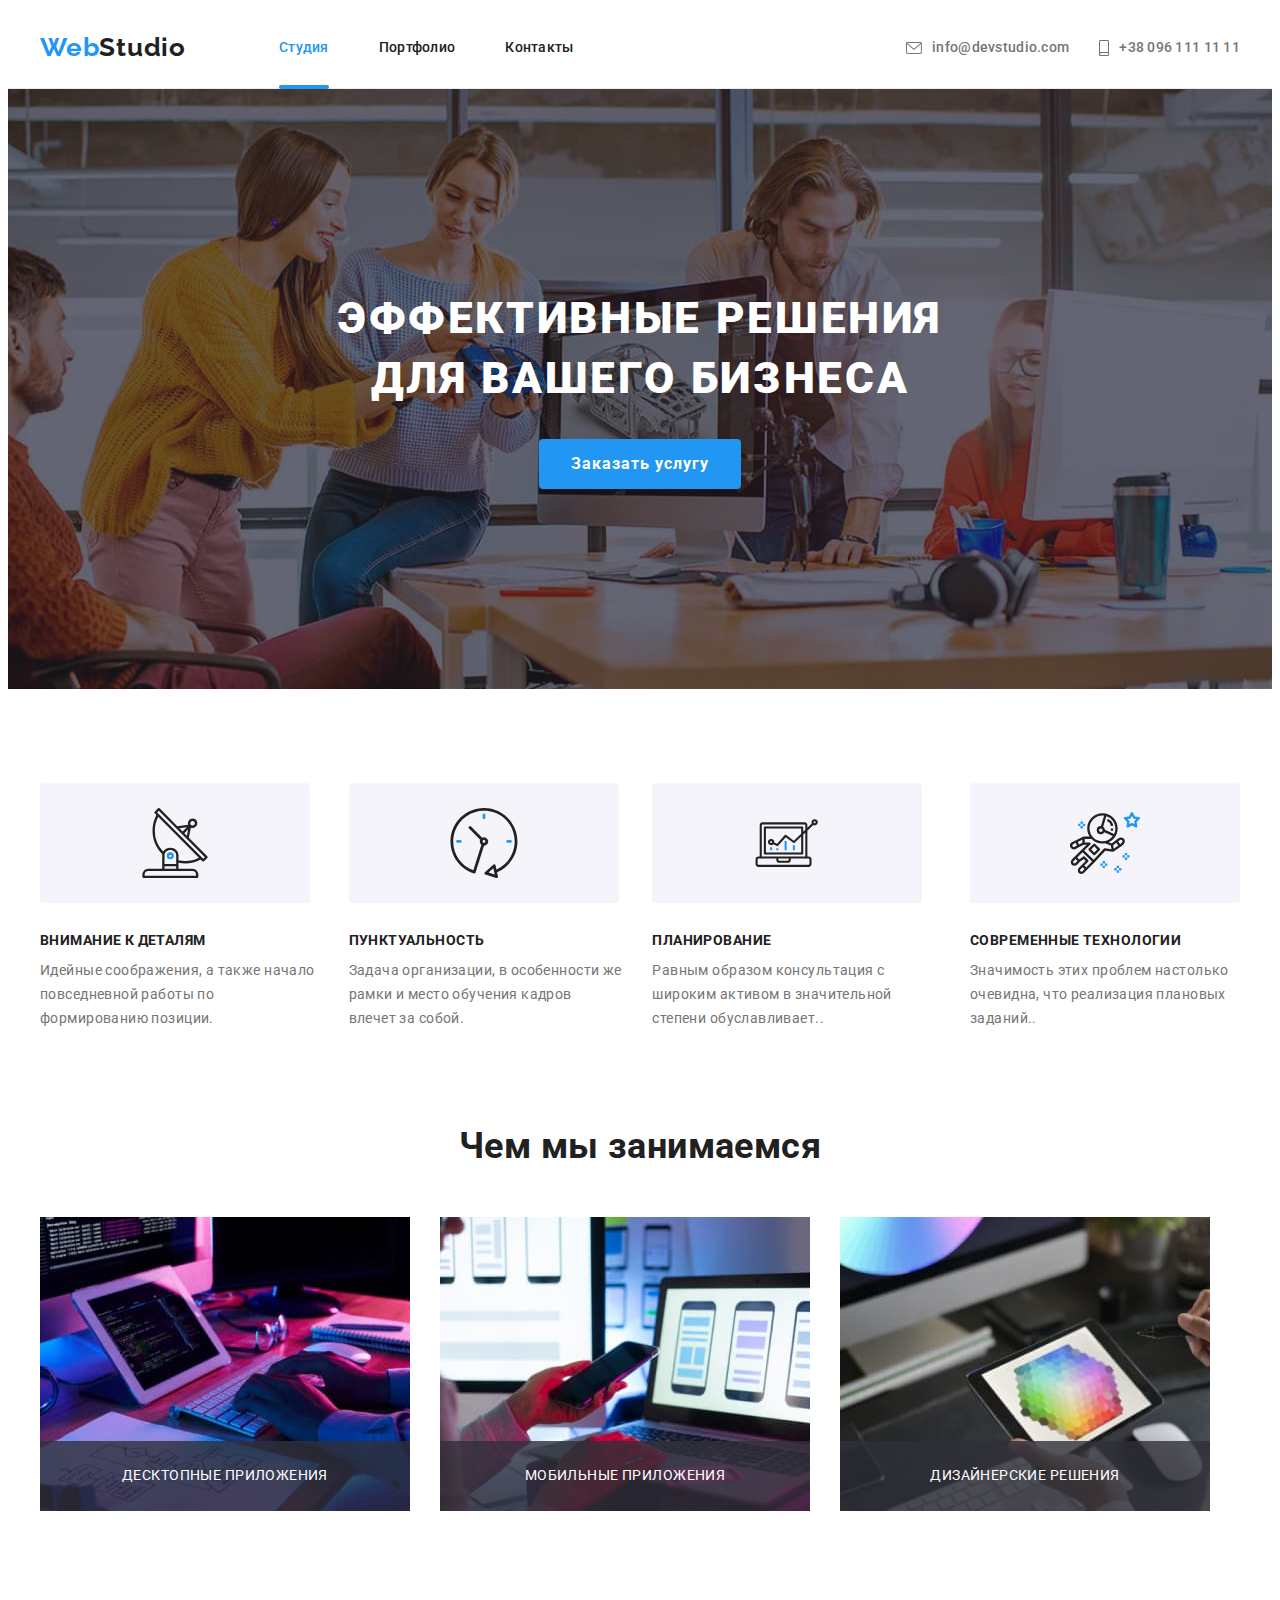
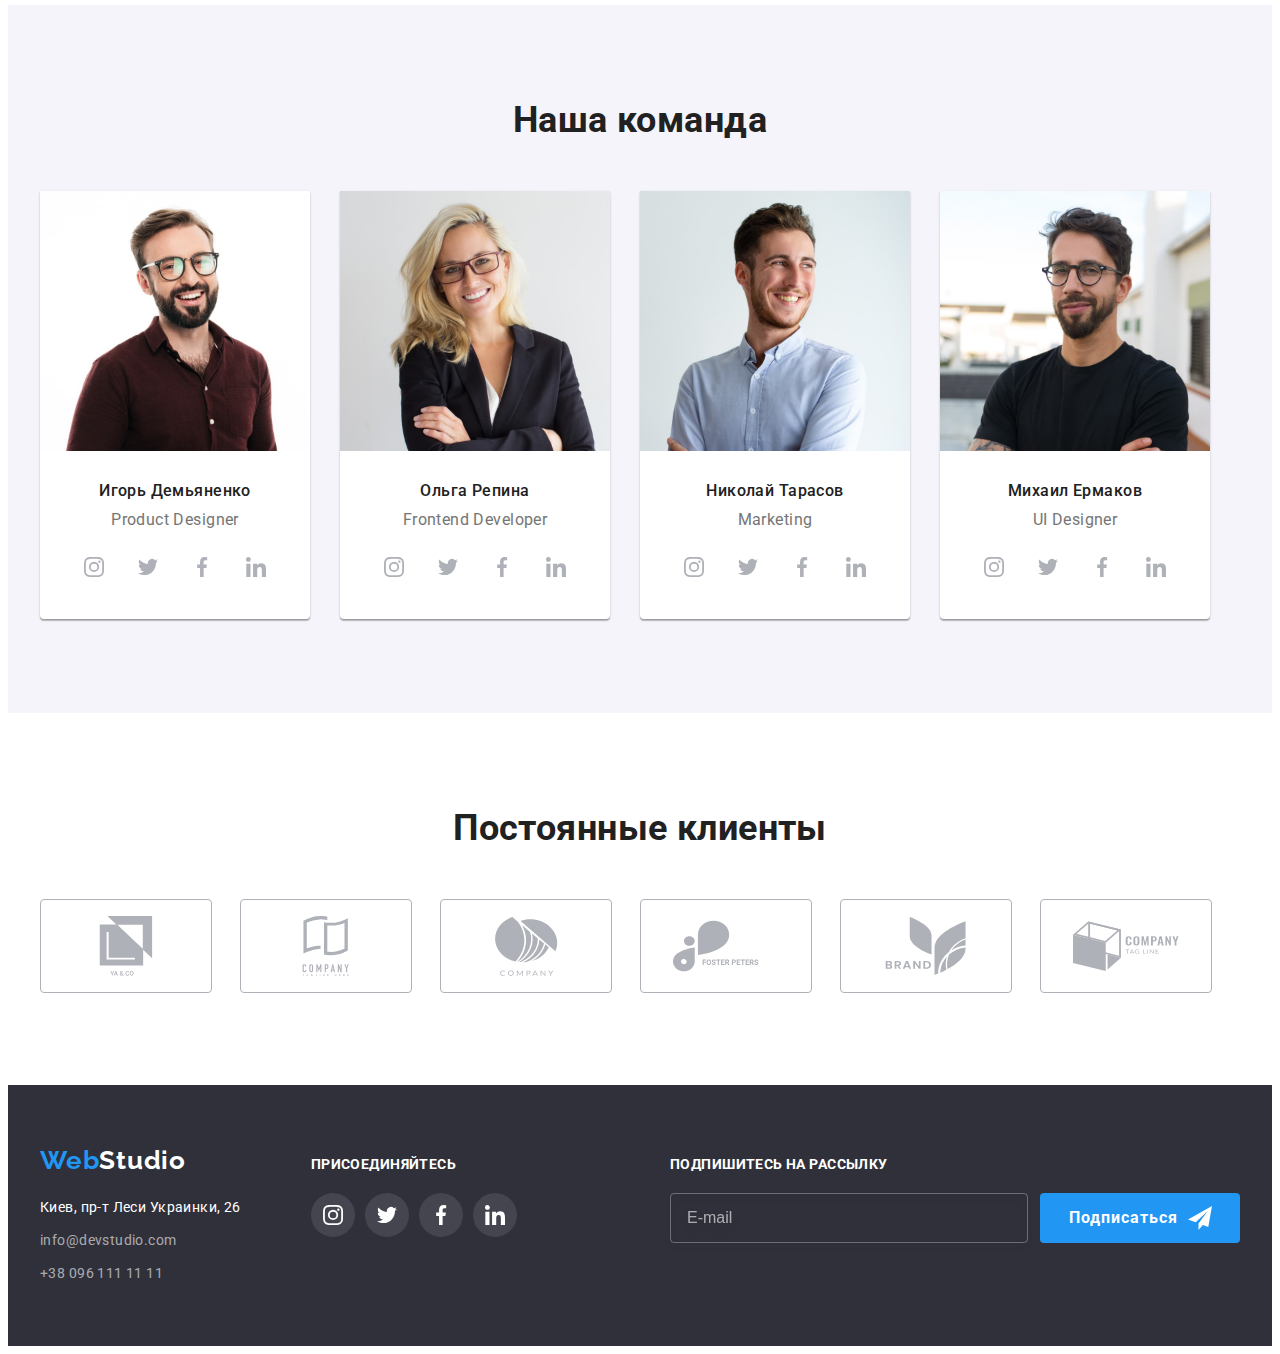
==== index.html @ f3083dfe "додає стартові файли" ====
<!DOCTYPE html>
<html lang="ru">

<head>
    <meta charset="UTF-8">
    <meta http-equiv="X-UA-Compatible" content="IE=edge">
    <meta name="viewport" content="width=device-width, initial-scale=1.0">
    <title>Студия</title>
    <link rel="preconnect" href="https://fonts.googleapis.com">
    <link rel="preconnect" href="https://fonts.gstatic.com" crossorigin>
    <link href="https://fonts.googleapis.com/css2?family=Raleway:wght@700&family=Roboto:wght@400;500;700;900&display=swap" rel="stylesheet">
    <link rel="stylesheet" href="https://cdnjs.cloudflare.com/ajax/libs/modern-normalize/1.1.0/modern-normalize.min.css" integrity="sha512-wpPYUAdjBVSE4KJnH1VR1HeZfpl1ub8YT/NKx4PuQ5NmX2tKuGu6U/JRp5y+Y8XG2tV+wKQpNHVUX03MfMFn9Q==" crossorigin="anonymous" referrerpolicy="no-referrer"
    />
    <link rel="stylesheet" href="./css/styles.css">

</head>

<body>
    <!--Шапка сайта-->
    <header class="page-header">
        <div class="container box ">
            <nav class="header-nav">
                <a href="./index.html" class="logo">
                Web<span class="end">Studio</span>
            </a>
                <ul class="site-nav ">
                    <li class="item"><a href="./index.html" class="link color-effect current">Студия</a> </li>
                    <li class="item"><a href="./portfolio.html" class="link color-effect">Портфолио</a> </li>
                    <li class="item"><a href="./index.html" class="link color-effect">Контакты</a> </li>
                </ul>
            </nav>

            <ul class="contacts ">
                <li class="item">
                    <a class="link color-effect" href="mailto:info@devstudio.com">
                        <svg class="mail" width='16' height='12'>
                               <use href='./images/sprite.svg#envelope'></use>
                            </svg>info@devstudio.com</a>

                </li>

                <li class="item">
                    <a class="link color-effect" href="tel:+380961111111">
                        <svg class="phone" width='10' height='16'>
                               <use href='./images/sprite.svg#smartphone'></use>
                            </svg> +38 096 111 11 11</a>
                </li>
            </ul>
        </div>
    </header>
    <main>
        <!--Герой-->
        <section class="hero ">

            <div class="container">
                <h1 class="hero-title"> Эффективные решения <br/>для вашего бизнеса</h1>
                <button type="button" class="btn" data-modal-open>Заказать услугу </button>
            </div>

        </section>
        <!--Преимущества-->
        <section class="advantage section">
            <div class="container">
                <h2 class="advantage-title  visually-hidden">Преимущества</h2>
                <ul class="advantage list">
                    <li class="item">
                        <div class="tumb">
                            <svg width='70' height='70'>
                            <use href="images/sprite.svg#antenna" ></use>
                     </svg>
                        </div>
                        <h3 class="advantage-subject">Внимание к деталям</h3>
                        <p class="advantage-text">Идейные соображения, а также начало повседневной работы по формированию позиции.</p>

                    </li>
                    <li class="item">
                        <div class="tumb">
                            <svg width='70' height='70'>
                            <use href="images/sprite.svg#clock" ></use>
                     </svg>
                        </div>

                        <h3 class="advantage-subject">Пунктуальность</h3>
                        <p class="advantage-text">Задача организации, в особенности же рамки и место обучения кадров влечет за собой.</p>

                    </li>
                    <li class="item">
                        <div class="tumb">
                            <svg width='70' height='70'>
                             <use href="images/sprite.svg#diagram" ></use>
                     </svg>
                        </div>

                        <h3 class="advantage-subject">Планирование</h3>
                        <p class="advantage-text">Равным образом консультация с широким активом в значительной степени обуславливает..</p>

                    </li>
                    <li class="item">
                        <div class="tumb">
                            <svg width='70' height='70'>
                             <use href="images/sprite.svg#astronaut" ></use>
                     </svg>
                        </div>

                        <h3 class="advantage-subject">Современные технологии</h3>
                        <p class="advantage-text">Значимость этих проблем настолько очевидна, что реализация плановых заданий..</p>

                    </li>
                </ul>
            </div>
        </section>

        <!--Чем мы занимаемся-->
        <section class="works section">
            <div class="container">
                <h2 class="works-title">Чем мы занимаемся</h2>
                <ul class="works list">

                    <li class="item">
                        <img src="./images/tablet.jpg" alt="десктопные приложения" width="370">
                        <div class="work">
                            <p class="work-text">Десктопные приложения </p>
                        </div>
                    </li>

                    <li class="item">
                        <img src="./images/phone.jpg" alt="мобильные приложения" width="370">
                        <div class="work">
                            <p class="work-text">Мобильные приложения</p>
                        </div>
                    </li>

                    <li class="item">
                        <img src="./images/design.jpg" alt="дизайн решения" width="370">
                        <div class="work">
                            <p class="work-text">Дизайнерские решения</p>
                        </div>
                    </li>

                </ul>
            </div>
        </section>
        <!--Наша команда-->
        <section class="team section">
            <div class="container">

                <h2 class="team-title">Наша команда</h2>

                <ul class="member list">

                    <li class="item">
                        <img src="./images/foto1.jpg" class="team-img" alt="портрет" width="270">
                        <div class="team-box">
                            <h3 class="team-name">Игорь Демьяненко</h3>
                            <p class="team-position">Product Designer</p>
                            <ul class="social-links">
                                <Li class="items">
                                    <a class="social-icon" href="#">
                                        <svg class="icon" width='20' height='20'>
                                            <use href='./images/sprite.svg#instagram'></use>
                                        </svg>

                                    </a>
                                </Li>
                                <Li class="items">
                                    <a class="social-icon" href="#">
                                        <svg class="icon" width='20' height='20'>
                                            <use href='./images/sprite.svg#twitter'></use>
                                        </svg>

                                    </a>
                                </Li>
                                <Li class="items">
                                    <a class="social-icon" href="#">
                                        <svg class="icon" width='20' height='20'>
                                            <use href='./images/sprite.svg#facebook'></use>
                                        </svg>

                                    </a>
                                </Li>
                                <Li class="items">
                                    <a class="social-icon" href="#">
                                        <svg class="icon" width='20' height='20'>
                                            <use href='./images/sprite.svg#linkedin'></use>
                                        </svg>

                                    </a>
                                </Li>
                            </ul>

                        </div>
                    </li>

                    <li class="item">
                        <img src="./images/foto2.jpg" class="team-img" alt="портрет" width="270">
                        <div class="team-box">
                            <h3 class="team-name">Ольга Репина</h3>
                            <p class="team-position">Frontend Developer</p>
                            <ul class="social-links">
                                <Li class="items">
                                    <a class="social-icon" href="#">
                                        <svg class="icon" width='20' height='20'>
                                            <use href='./images/sprite.svg#instagram'></use>
                                        </svg>

                                    </a>
                                </Li>
                                <Li class="items">
                                    <a class="social-icon" href="#">
                                        <svg class="icon" width='20' height='20'>
                                            <use href='./images/sprite.svg#twitter'></use>
                                        </svg>

                                    </a>
                                </Li>
                                <Li class="items">
                                    <a class="social-icon" href="#">
                                        <svg class="icon" width='20' height='20'>
                                            <use href='./images/sprite.svg#facebook'></use>
                                        </svg>

                                    </a>
                                </Li>
                                <Li class="items">
                                    <a class="social-icon" href="#">
                                        <svg class="icon" width='20' height='20'>
                                            <use href='./images/sprite.svg#linkedin'></use>
                                        </svg>

                                    </a>
                                </Li>
                            </ul>
                        </div>
                    </li>

                    <li class="item">
                        <img src="./images/foto3.jpg" class="team-img" alt="портрет" width="270">
                        <div class="team-box">
                            <h3 class="team-name">Николай Тарасов</h3>
                            <p class="team-position">Marketing</p>
                            <ul class="social-links">
                                <Li class="items">
                                    <a class="social-icon" href="#">
                                        <svg class="icon" width='20' height='20'>
                                            <use href='./images/sprite.svg#instagram'></use>
                                        </svg>

                                    </a>
                                </Li>
                                <Li class="items">
                                    <a class="social-icon" href="#">
                                        <svg class="icon" width='20' height='20'>
                                            <use href='./images/sprite.svg#twitter'></use>
                                        </svg>

                                    </a>
                                </Li>
                                <Li class="items">
                                    <a class="social-icon" href="#">
                                        <svg class="icon" width='20' height='20'>
                                            <use href='./images/sprite.svg#facebook'></use>
                                        </svg>

                                    </a>
                                </Li>
                                <Li class="items">
                                    <a class="social-icon" href="#">
                                        <svg class="icon" width='20' height='20'>
                                            <use href='./images/sprite.svg#linkedin'></use>
                                        </svg>

                                    </a>
                                </Li>
                            </ul>
                        </div>
                    </li>

                    <li class="item">
                        <img src="./images/foto4.jpg" class="team-img" alt="портрет" width="270">
                        <div class="team-box">
                            <h3 class="team-name">Михаил Ермаков</h3>
                            <p class="team-position">UI Designer</p>
                            <ul class="social-links">
                                <Li class="items">
                                    <a class="social-icon" href="#">
                                        <svg class="icon" width='20' height='20'>
                                            <use href='./images/sprite.svg#instagram'></use>
                                        </svg>

                                    </a>
                                </Li>
                                <Li class="items">
                                    <a class="social-icon" href="#">
                                        <svg class="icon" width='20' height='20'>
                                            <use href='./images/sprite.svg#twitter'></use>
                                        </svg>

                                    </a>
                                </Li>
                                <Li class="items">
                                    <a class="social-icon" href="#">
                                        <svg class="icon" width='20' height='20'>
                                            <use href='./images/sprite.svg#facebook'></use>
                                        </svg>

                                    </a>
                                </Li>
                                <Li class="items">
                                    <a class="social-icon" href="#">
                                        <svg class="icon" width='20' height='20'>
                                            <use href='./images/sprite.svg#linkedin'></use>
                                        </svg>

                                    </a>
                                </Li>
                            </ul>
                        </div>
                    </li>
                </ul>
            </div>
        </section>

        <!-- Постоянные клиенты -->
        <section class="customers section">
            <div class="container">
                <h2 class="customers-title">Постоянные клиенты</h2>
                <ul class="customers-list">
                    <li class="customers-item">
                        <a class="customers-link" href="#">
                            <svg class="customers-icon" width='106' height='60'>
                                <use href='./images/sprite.svg#group1'></use>
                            </svg>
                        </a>
                    </li>
                    <li class="customers-item">
                        <a class="customers-link" href="#">
                            <svg class="customers-icon" width='106' height='60'>
                                <use href='./images/sprite.svg#group2'></use>
                            </svg>
                        </a>
                    </li>
                    <li class="customers-item">
                        <a class="customers-link" href="#">
                            <svg class="customers-icon" width='106' height='60'>
                                <use href='./images/sprite.svg#group3'></use>
                            </svg>
                        </a>
                    </li>
                    <li class="customers-item">
                        <a class="customers-link" href="#">
                            <svg class="customers-icon" width='106' height='60'>
                                <use href='./images/sprite.svg#group4'></use>
                            </svg>
                        </a>
                    </li>
                    <li class="customers-item">
                        <a class="customers-link" href="#">
                            <svg class="customers-icon" width='106' height='60'>
                                <use href='./images/sprite.svg#group5'></use>
                            </svg>
                        </a>
                    </li>
                    <li class="customers-item">
                        <a class="customers-link" href="#">
                            <svg class="customers-icon" width='106' height='60'>
                                <use href='./images/sprite.svg#group6'></use>
                            </svg>
                        </a>
                    </li>

                </ul>
            </div>


        </section>
    </main>
    <!-- Футер -->
    <footer class="footer">
        <div class="container footer-box">
            <div class="address-box">
                <a href="./index.html" class="logo">
                Web<span class="text end">Studio</span>
        </a>
                <address class="address">
          <p class="text"> Киев, пр-т Леси Украинки, 26</p>
          <ul class="address-list list">
            <li class="item"> <a href="mailto:info@devstudio.com" class="link  color-effect">info@devstudio.com</a> </li>
            <li class="item"> <a href="tel:+380961111111" class="link color-effect ">+38 096 111 11 11</a> </li>
            </ul>
                </address>
            </div>
            <div class="social-networks">
                <h2 class="join">присоединяйтесь</h2>
                <ul class="social-links">
                    <Li class="items">
                        <a class="social-icon ftr" href="#">
                            <svg class="icon" width='20' height='20'>
                                            <use href='./images/sprite.svg#instagram'></use>
                                        </svg>

                        </a>
                    </Li>
                    <Li class="items">
                        <a class="social-icon ftr" href="#">
                            <svg class="icon" width='20' height='20'>
                                            <use href='./images/sprite.svg#twitter'></use>
                                        </svg>

                        </a>
                    </Li>
                    <Li class="items">
                        <a class="social-icon ftr" href="#">
                            <svg class="icon" width='20' height='20'>
                                            <use href='./images/sprite.svg#facebook'></use>
                                        </svg>

                        </a>
                    </Li>
                    <Li class="items">
                        <a class="social-icon ftr" href="#">
                            <svg class="icon" width='20' height='20'>
                                            <use href='./images/sprite.svg#linkedin'></use>
                                        </svg>

                        </a>
                    </Li>
                </ul>



            </div>
            <div class="subscription">
                <h2 class="join">Подпишитесь на рассылку</h2>
                <form class="ftr-form" autocomplete="off">
                    <label class="ftr-email" for="email">
                        <input class="input-email" type="email" name="email" placeholder="E-mail">
                    </label>
                    <button class="btn-email" type="submit">
                        <span class="btn-text">Подписаться</span>
                        <svg class="btn-icon" width='24' height='24'>
                                            <use href='./images/icons.svg#iconsend'></use>
                                        </svg>
                    </button>

                </form>


            </div>

        </div>
    </footer>
    <!-- модалка -->
    <div class="backdrop is-hidden" data-modal>
        <div class="modal">

            <button class="modal-close" data-modal-close>
            <svg class="close-icon" width='18' height='18'>
                <use href='./images/sprite2.svg#close' ></use>
            </svg>    
            </button>
            <p class="modal-header">Оставьте свои данные, мы вам перезвоним</p>
            <form class="modal-form" autocomplete="off">
                <label class="form-label">
                    Имя
                    <span class="input-box">
                    <input type="text" name="user name" class="form-input" >
                <svg class="form-icon" width='18' height='18'>
                    <use href='./images/icons.svg#person'></use>
                </svg>
                </span>
            </label>
                <label class="form-label">
                    Телефон
                    <span class="input-box">
                        <input type="tel" name="phone" class="form-input">
                <svg class="form-icon" width='18' height='18'>
                    <use href='./images/icons.svg#phoneblack'></use>
                </svg>
                </span>
            </label>
                <label class="form-label">
                    Почта
                <span class="input-box">
                    <input type="email" name="mail" class="form-input">
                <svg class="form-icon" width='18' height='18'>
                    <use href='./images/icons.svg#email'></use>
                </svg>
                 </span>
            </label>
                <label class="feedback-label">
                   Комментарий
                    <textarea type="feedback" class="feedback-input" placeholder="Введите текст" ></textarea>
                 </label>

                <label class="policy-box">
                     <input class="checkbox" type="checkbox" >
                     <span class="checkbox-icon"></span>
                     <span class="agreement">Соглашаюсь с рассылкой и принимаю&nbsp</span>
                     <a href=""  class="agreement-text">Условия договора</a>
                 </label>
                <button class="submit-btn" type="submit">Отправить</button>
            </form>

        </div>

    </div>
    <script src="./js/modal.js"></script>
</body>

</html>
---- css/styles.css ----
/* цвет основного текста #212121 */
 /* цвет вчторичного текста #757575  */
 /* цвет акцента  #2196F3 */
 /* цвет белого текста #FFFFFF; */
 /* цвет текста контакта  rgba(255, 255, 255, 0.6); */
 /* основной цвет фона и хедера #FFFFFF */
 /* вторичный цвет фона #F5F4FA */
 /* цвет фона футера #2F303A */
 
 :root {
     --primary-text-color: #212121;
     --secondary-text-color: #757575;
     --accent-color: #2196F3;
     --white-color-bgc-text: #FFFFFF;
     --contacts-text-color: rgba(255, 255, 255, 0.6);
     --secondary-bgc-color: #F5F4FA;
     --footer-color: #2F303A;
     --primary-cubic: cubic-bezier(0.4, 0, 0.2, 1)
 }
 
 h1,
 h2,
 h3,
 ul,
 p {
     margin: 0;
 }
 
 body {
     background: var(--white-color-bgc-text);
     color: var(--primary-text-color);
     font-family: Roboto, sans-serif;
     font-size: 14px;
     letter-spacing: 0.03em;
 }
 
 ul {
     list-style: none;
     padding: 0;
 }
 
 img {
     display: block;
     max-width: 100%;
     height: auto;
 }
 
 .container {
     width: 1200px;
     padding-left: 15px;
     padding-right: 15px;
     margin-left: auto;
     margin-right: auto;
 }
 
 .visually-hidden {
     position: absolute;
     width: 1px;
     height: 1px;
     margin: -1px;
     padding: 0;
     overflow: hidden;
     border: 0;
     clip: rect(0 0 0 0)
 }
 
 .section {
     padding-top: 94px;
     padding-bottom: 94px;
 }
 /* Шапка сайта */
 
 .page-header {
     border-bottom: 1px solid #ECECEC;
 }
 
 .logo {
     color: var(--accent-color);
     font-family: Raleway, sans-serif;
     font-weight: 700;
     font-size: 26px;
     line-height: 1.2;
     letter-spacing: 0.03em;
     text-decoration: none;
 }
 
 .logo .end {
     color: var(--primary-text-color);
 }
 
 .page-header .logo {
     padding-top: 24px;
     padding-bottom: 25px;
 }
 /* Навигация сайта */
 
 .box {
     display: flex;
 }
 
 .header-nav {
     display: flex;
 }
 
 .site-nav {
     display: flex;
     margin-left: 93px;
 }
 
 .site-nav .link,
 .contacts .link {
     display: block;
     padding-top: 32px;
     padding-bottom: 32px;
 }
 
 .site-nav>.item:not(:last-child) {
     margin-right: 50px;
 }
 
 .contacts>.item:not(:last-child) {
     margin-right: 30px;
 }
 
 .site-nav .link {
     color: var(--primary-text-color);
     line-height: 1.14;
     letter-spacing: 0.02em;
     text-decoration: none;
     font-weight: 500;
 }
 
 .site-nav .link:hover,
 .site-nav .link:focus {
     color: var(--accent-color);
 }
 
 .site-nav .link.current {
     color: var(--accent-color);
     position: relative;
 }
 
 .current::after {
     content: '';
     position: absolute;
     width: 100%;
     height: 4px;
     left: 0;
     bottom: -1%;
     background-color: currentColor;
     border-radius: 2px;
 }
 /* Контакты сайта */
 
 .contacts {
     display: flex;
     margin-left: auto;
 }
 
 .mail,
 .phone {
     display: inline-block;
     fill: currentColor;
     margin-right: 10px;
 }
 
 .color-effect {
     transition: color 250ms var(--primary-cubic);
 }
 
 .contacts .link {
     color: var(--secondary-text-color);
     font-weight: 500;
     line-height: 1.14;
     letter-spacing: 0.02em;
     text-decoration: none;
     display: flex;
     align-items: center;
 }
 
 .address .link {
     color: var(--contacts-text-color);
     text-decoration: none;
 }
 
 .contacts .link:hover,
 .contacts .link:focus,
 .address .link:hover,
 .address .link:focus {
     color: var(--accent-color);
 }
 /* Герой для index.html*/
 
 .hero,
 .footer {
     background-color: var(--footer-color);
 }
 
 .hero {
     padding-top: 200px;
     padding-bottom: 200px;
     max-width: 1600px;
     margin-left: auto;
     margin-right: auto;
     background-image: linear-gradient( to right, rgba(47, 48, 58, 0.4), rgb(47, 48, 58, 0.4)), url(../images/office.jpg);
     background-position: center;
     background-size: cover;
     background-repeat: no-repeat;
 }
 
 .hero-title {
     color: var(--white-color-bgc-text);
     font-weight: 900;
     font-size: 44px;
     line-height: 1.36;
     text-align: center;
     letter-spacing: 0.06em;
     text-transform: uppercase;
     margin-bottom: 30px;
 }
 
 .hero .btn {
     color: var(--white-color-bgc-text);
     background-color: var(--accent-color);
     font-family: inherit;
     font-weight: 700;
     font-size: 16px;
     line-height: 1.87;
     display: flex;
     align-items: center;
     text-align: center;
     letter-spacing: 0.06em;
     margin-left: auto;
     margin-right: auto;
     box-shadow: 0px 4px 4px rgba(0, 0, 0, 0.15);
     border-radius: 4px;
     padding-top: 10px;
     padding-bottom: 10px;
     padding-left: 32px;
     padding-right: 32px;
     border: 0;
 }
 /* Главные секции сайта */
 /* Преимущества */
 
 .advantage.list,
 .works.list,
 .member.list {
     display: flex;
 }
 
 .tumb {
     display: flex;
     width: 270px;
     height: 120px;
     border: none;
     margin-bottom: 30px;
     background-color: var(--secondary-bgc-color);
     justify-content: center;
     align-items: center;
     border-radius: 4px;
 }
 
 .advantage.list .item {
     display: block;
 }
 
 .advantage.list .item:not(:last-child),
 .works.list .item:not(:last-child),
 .member.list .item:not(:last-child) {
     margin-right: 30px;
 }
 
 .advantage-subject {
     font-size: 14px;
     line-height: 1.14;
     text-transform: uppercase;
     margin-bottom: 10px;
 }
 
 .advantage-text {
     line-height: 1.71;
 }
 
 .advantage-text,
 .team-position,
 .portfolio-text {
     color: var(--secondary-text-color);
 }
 /* Чем мы занимаемся*/
 
 .works {
     padding-top: 0;
 }
 
 .works-title,
 .team-title,
 .customers-title {
     font-size: 36px;
     line-height: 1.17;
     text-align: center;
     margin-bottom: 50px;
 }
 
 .works.list .item {
     position: relative;
 }
 
 .work {
     position: absolute;
     display: flex;
     height: 70px;
     width: 100%;
     left: 0;
     bottom: 0;
     justify-content: center;
     align-items: center;
     background: rgba(47, 48, 58, 0.8);
 }
 
 .work-text {
     font-size: 14px;
     line-height: 1.14;
     text-transform: uppercase;
     color: var(--white-color-bgc-text);
 }
 /* Наша команда */
 
 .team {
     background-color: var(--secondary-bgc-color);
 }
 
 .member.list .item {
     display: block;
     background-color: var(--white-color-bgc-text);
     box-shadow: 0px 1px 3px rgba(0, 0, 0, 0.12), 0px 1px 1px rgba(0, 0, 0, 0.14), 0px 2px 1px rgba(0, 0, 0, 0.2);
     border-radius: 0px 0px 4px 4px;
 }
 
 .team-box {
     padding-top: 30px;
     padding-bottom: 30px;
 }
 
 .team-name {
     font-weight: 500;
     font-size: 16px;
     line-height: 1.2;
     text-align: center;
     margin-bottom: 10px;
 }
 
 .team-position {
     font-size: 16px;
     line-height: 1.2;
     text-align: center;
     margin-bottom: 16px;
 }
 
 .social-links {
     display: flex;
     justify-content: center;
     align-items: center;
 }
 
 .items {
     display: block;
     border: none;
     width: 44px;
     height: 44px;
 }
 
 .items:not(:last-child) {
     margin-right: 10px;
 }
 
 .social-icon {
     display: flex;
     padding: 0;
     width: 100%;
     height: 100%;
     border-radius: 50%;
     justify-content: center;
     align-items: center;
     fill: #AFB1B8;
     background-color: var(--white-color-bgc-text);
     transition: fill 250ms var(--primary-cubic), background-color 250ms var(--primary-cubic);
 }
 
 .social-icon:hover,
 .social-icon:focus {
     background-color: var(--accent-color);
     fill: var(--white-color-bgc-text);
 }
 /* Постоянные клиенты */
 
 .customers-list {
     display: flex;
     border: none;
 }
 
 .customers-item {
     display: block;
     width: 170px;
     height: 92px;
 }
 
 .customers-item:not(:last-child) {
     margin-right: 30px;
 }
 
 .customers-link {
     width: 100%;
     height: 100%;
     display: flex;
     justify-content: center;
     align-items: center;
     border: 1px solid #AFB1B8;
     border-radius: 4px;
     fill: #AFB1B8;
     transition: fill 250ms var(--primary-cubic), border 250ms var(--primary-cubic);
 }
 
 .customers-link:hover,
 .customers-link:focus {
     fill: var(--accent-color);
     border-color: var(--accent-color);
 }
 /* портфолио */
 
 .portfolio.list {
     display: flex;
     padding-left: 0;
     justify-content: center;
     margin-bottom: 50px;
 }
 
 .portfolio.list .item {
     border-radius: 4px;
 }
 
 .portfolio.list .item:not(:last-child) {
     margin-right: 8px;
 }
 
 .flex-box {
     display: flex;
     padding-left: 0;
     flex-wrap: wrap;
     margin-left: -30px;
     margin-top: -30px;
 }
 
 .flex-box>.item {
     flex-basis: calc(100% / 3 - 30px);
     margin-left: 30px;
     margin-top: 30px;
     border: 1px solid #EEEEEE;
 }
 
 .portfolio-box {
     padding-top: 20px;
     padding-bottom: 20px;
     padding-left: 24px;
     padding-right: 24px;
 }
 
 .portfolio-link {
     display: block;
     color: var(--primary-text-color);
     text-decoration: none;
     border: 1px solid #EEEEEE;
 }
 
 .portfolio-link:hover,
 .portfolio-link:focus {
     box-shadow: 0px 1px 1px rgba(0, 0, 0, 0.12), 0px 4px 4px rgba(0, 0, 0, 0.06), 1px 4px 6px rgba(0, 0, 0, 0.16);
 }
 
 .card {
     position: relative;
     overflow: hidden;
 }
 
 .card-overlay {
     position: absolute;
     width: 100%;
     height: 100%;
     padding: 63px 24px;
     left: 0;
     top: 0;
     text-align: left;
     background: rgba(33, 150, 243, 0.9);
     overflow: hidden;
     transform: translatey(100%);
     transition: transform 250ms var(--primary-cubic);
 }
 
 .portfolio-link:hover .card-overlay,
 .portfolio-link:focus .card-overlay {
     transform: translatey(0);
 }
 
 .description {
     font-size: 18px;
     line-height: 1.56;
     color: var(--white-color-bgc-text);
 }
 
 .portfolio-subject {
     font-size: 18px;
     line-height: 2;
     letter-spacing: 0.06em;
     margin-bottom: 4px;
 }
 
 .portfolio-text {
     font-size: 16px;
     line-height: 1.88;
 }
 /* Футер */
 
 .footer {
     padding-top: 60px;
     padding-bottom: 60px;
 }
 
 .footer-box {
     display: flex;
     align-items: baseline;
 }
 
 .address-box {
     display: block;
     margin-right: 70px;
 }
 
 .footer .logo {
     display: block;
     margin-bottom: 20px;
 }
 
 .text.end {
     color: var(--white-color-bgc-text);
 }
 
 .address {
     color: var(--white-color-bgc-text);
     font-style: normal;
     line-height: 1.71;
 }
 
 .address .text {
     margin-bottom: 9px;
 }
 
 .address .list {
     padding: 0;
 }
 
 .address-list>.item:not(:last-child) {
     margin-bottom: 9px;
 }
 
 .join {
     font-size: 14px;
     line-height: 1.14;
     text-transform: uppercase;
     margin-bottom: 20px;
     color: var(--white-color-bgc-text);
 }
 
 .ftr {
     fill: var(--white-color-bgc-text);
     background-color: rgba(255, 255, 255, 0.1);
 }
 
 .subscription {
     margin-left: auto;
 }
 
 .ftr-form {
     display: flex;
     padding: 0;
     margin: 0;
 }
 
 .ftr-email {
     width: 358px;
     height: 50px;
     margin-right: 12px;
     border: none;
     padding: 0;
 }
 
 .input-email {
     height: 100%;
     width: 100%;
     padding: 15px 16px;
     background-color: inherit;
     font-size: 16px;
     line-height: 1.25;
     color: rgba(255, 255, 255, 0.6);
     border: 1px solid rgba(255, 255, 255, 0.3);
     box-sizing: border-box;
     filter: drop-shadow(0px 4px 4px rgba(0, 0, 0, 0.15));
     border-radius: 4px;
 }
 
 .input-email::placeholder {
     color: rgba(255, 255, 255, 0.6);
 }
 
 .btn-email {
     display: flex;
     padding: 0;
     padding-left: 29px;
     margin: 0;
     border: none;
     width: 200px;
     cursor: pointer;
     font-family: inherit;
     border-radius: 4px;
     background-color: var(--accent-color);
     color: var(--white-color-bgc-text);
     fill: var(--white-color-bgc-text);
     align-items: center;
     /* }
 
 .btn-text { */
     font-weight: 700;
     font-size: 16px;
     line-height: 1.87;
     letter-spacing: 0.06em;
 }
 
 .btn-icon {
     margin-left: 10px;
     fill: inherit
 }
 /* Кнопки */
 
 .btn {
     background-color: var(--secondary-bgc-color);
     color: var(--primary-text-color);
     cursor: pointer;
     font-family: inherit;
     font-weight: 500;
     font-size: 16px;
     line-height: 1.62;
     text-align: center;
     letter-spacing: 0.03em;
     padding-top: 6px;
     padding-bottom: 6px;
     padding-left: 22px;
     padding-right: 22px;
     border: 0;
     border-radius: 4px;
     box-shadow: none;
     transition: background-color 250ms var(--primary-cubic), color 250ms var(--primary-cubic), box-shadow 250ms var(--primary-cubic);
 }
 
 .btn:hover,
 .btn:focus {
     background-color: var(--accent-color);
     color: var(--white-color-bgc-text);
     box-shadow: 0px 3px 1px rgba(0, 0, 0, 0.1), 0px 1px 2px rgba(0, 0, 0, 0.08), 0px 2px 2px rgba(0, 0, 0, 0.12);
 }
 /* модалка */
 
 .backdrop {
     position: fixed;
     top: 0;
     left: 0;
     width: 100%;
     height: 100%;
     background-color: rgba(0, 0, 0, 0.2);
     opacity: 1;
     transition: opacity 250ms var(--primary-cubic);
 }
 
 .backdrop.is-hidden {
     opacity: 0;
     pointer-events: none;
 }
 
 .backdrop.is-hidden .modal {
     transform: translate(-50%, -50%) scale(0.8);
 }
 
 .modal {
     position: absolute;
     width: 528px;
     height: 581px;
     padding: 40px;
     margin: 0;
     border: none;
     top: 50%;
     left: 50%;
     background-color: var(--white-color-bgc-text);
     transform: translate(-50%, -50%) scale(1);
     box-shadow: 0px 1px 3px rgba(0, 0, 0, 0.12), 0px 1px 1px rgba(0, 0, 0, 0.14), 0px 2px 1px rgba(0, 0, 0, 0.2);
     border-radius: 4px;
     transition: transform 250ms var(--primary-cubic);
 }
 
 .modal-close {
     position: absolute;
     display: flex;
     padding: 0;
     margin: 0;
     width: 30px;
     height: 30px;
     top: 8px;
     right: 8px;
     justify-content: center;
     align-items: center;
     border-radius: 50%;
     border: 1px solid rgba(0, 0, 0, 0.1);
     fill: rgba(0, 0, 0, 1);
     background-color: var(--white-color-bgc-text);
     cursor: pointer;
     transition: fill 250ms var(--primary-cubic);
 }
 
 .modal-close:hover,
 .modal-close:focus {
     fill: var(--accent-color);
 }
 /* форма модального окна */
 
 .modal-header {
     text-align: center;
     font-weight: 700;
     font-size: 20px;
     line-height: 1.15;
     margin-bottom: 12px;
 }
 
 .form-label,
 .feedback-label {
     display: block;
     font-size: 12px;
     line-height: 1.17;
     letter-spacing: 0.01em;
     color: var(--secondary-text-color);
     margin-bottom: 20px;
 }
 
 .form-label {
     margin-bottom: 10px;
 }
 
 .input-box {
     position: relative;
     display: block;
     margin-top: 4px;
 }
 
 .form-input,
 .feedback-input {
     width: 100%;
     height: 40px;
     text-indent: 42px;
     border: 1px solid rgba(33, 33, 33, 0.2);
     box-sizing: border-box;
     border-radius: 4px;
     color: inherit;
     transition: color 250ms var(--primary-cubic);
 }
 
 .feedback-input {
     display: block;
     height: 120px;
     padding: 12px 16px;
     margin-top: 4px;
     font-family: inherit;
     resize: none;
     font-size: 14px;
     line-height: 1.14;
     text-indent: 0;
     letter-spacing: 0.01em;
 }
 
 .feedback-input::placeholder {
     font-family: Roboto, sans-serif;
     font-style: normal;
     font-weight: normal;
     font-size: 14px;
     line-height: 1.14;
     letter-spacing: 0.01em;
     color: rgba(117, 117, 117, 0.5);
 }
 
 .form-icon {
     position: absolute;
     top: 50%;
     left: 12px;
     transform: translateY(-50%);
     fill: var(--primary-text-color);
     transition: fill 250ms var(--primary-cubic);
 }
 
 .form-input:focus,
 .feedback-input:focus {
     border: 1px solid var(--accent-color);
 }
 
 .form-input:focus+.form-icon,
 .form-input:hover+.form-icon {
     fill: var(--accent-color);
 }
 
 .policy-box {
     display: flex;
     justify-content: center;
     align-items: center;
     font-size: 14px;
     line-height: 1.71;
     color: var(--secondary-text-color);
 }
 
 .checkbox {
     position: absolute;
     width: 1px;
     height: 1px;
     margin: -1px;
     padding: 0;
     overflow: hidden;
     border: 0;
     clip: rect(0 0 0 0)
 }
 
 .checkbox-icon {
     width: 16px;
     height: 15px;
     border: 2px solid var(--primary-text-color);
     border-radius: 4px;
     box-shadow: 0px 4px 4px rgba(0, 0, 0, 0.25);
     background-image: var(--white-color-bgc-text);
     transition: background-image 250ms var(--primary-cubic), border 250ms var(--primary-cubic), ;
 }
 
 .checkbox:checked+.checkbox-icon {
     background-image: url(../images/iconcheck.svg);
     background-size: contain;
     background-origin: border-box;
     border: 2px solid var(--accent-color);
 }
 
 .checkbox:focus+.checkbox-icon {
     /* background-image: url(../images/iconcheck.svg);
     background-size: contain;
     background-origin: border-box; */
     border: 2px solid var(--accent-color);
 }
 
 .agreement {
     margin-left: 7px;
 }
 
 .agreement-text {
     text-decoration-line: underline;
     color: var(--accent-color);
 }
 
 .submit-btn {
     display: flex;
     width: 200px;
     height: 50px;
     margin-top: 30px;
     margin-left: auto;
     margin-right: auto;
     cursor: pointer;
     border: none;
     justify-content: center;
     align-items: center;
     background-color: var(--accent-color);
     color: var(--white-color-bgc-text);
     font-weight: 700;
     font-size: 16px;
     line-height: 1.87;
     letter-spacing: 0.06em;
     box-shadow: 0px 4px 4px rgba(0, 0, 0, 0.15);
     border-radius: 4px;
     transition: background-color 250ms var(--primary-cubic);
 }
 
 .submit-btn:hover,
 .submit-btn:focus {
     background-color: #188CE8;
 }
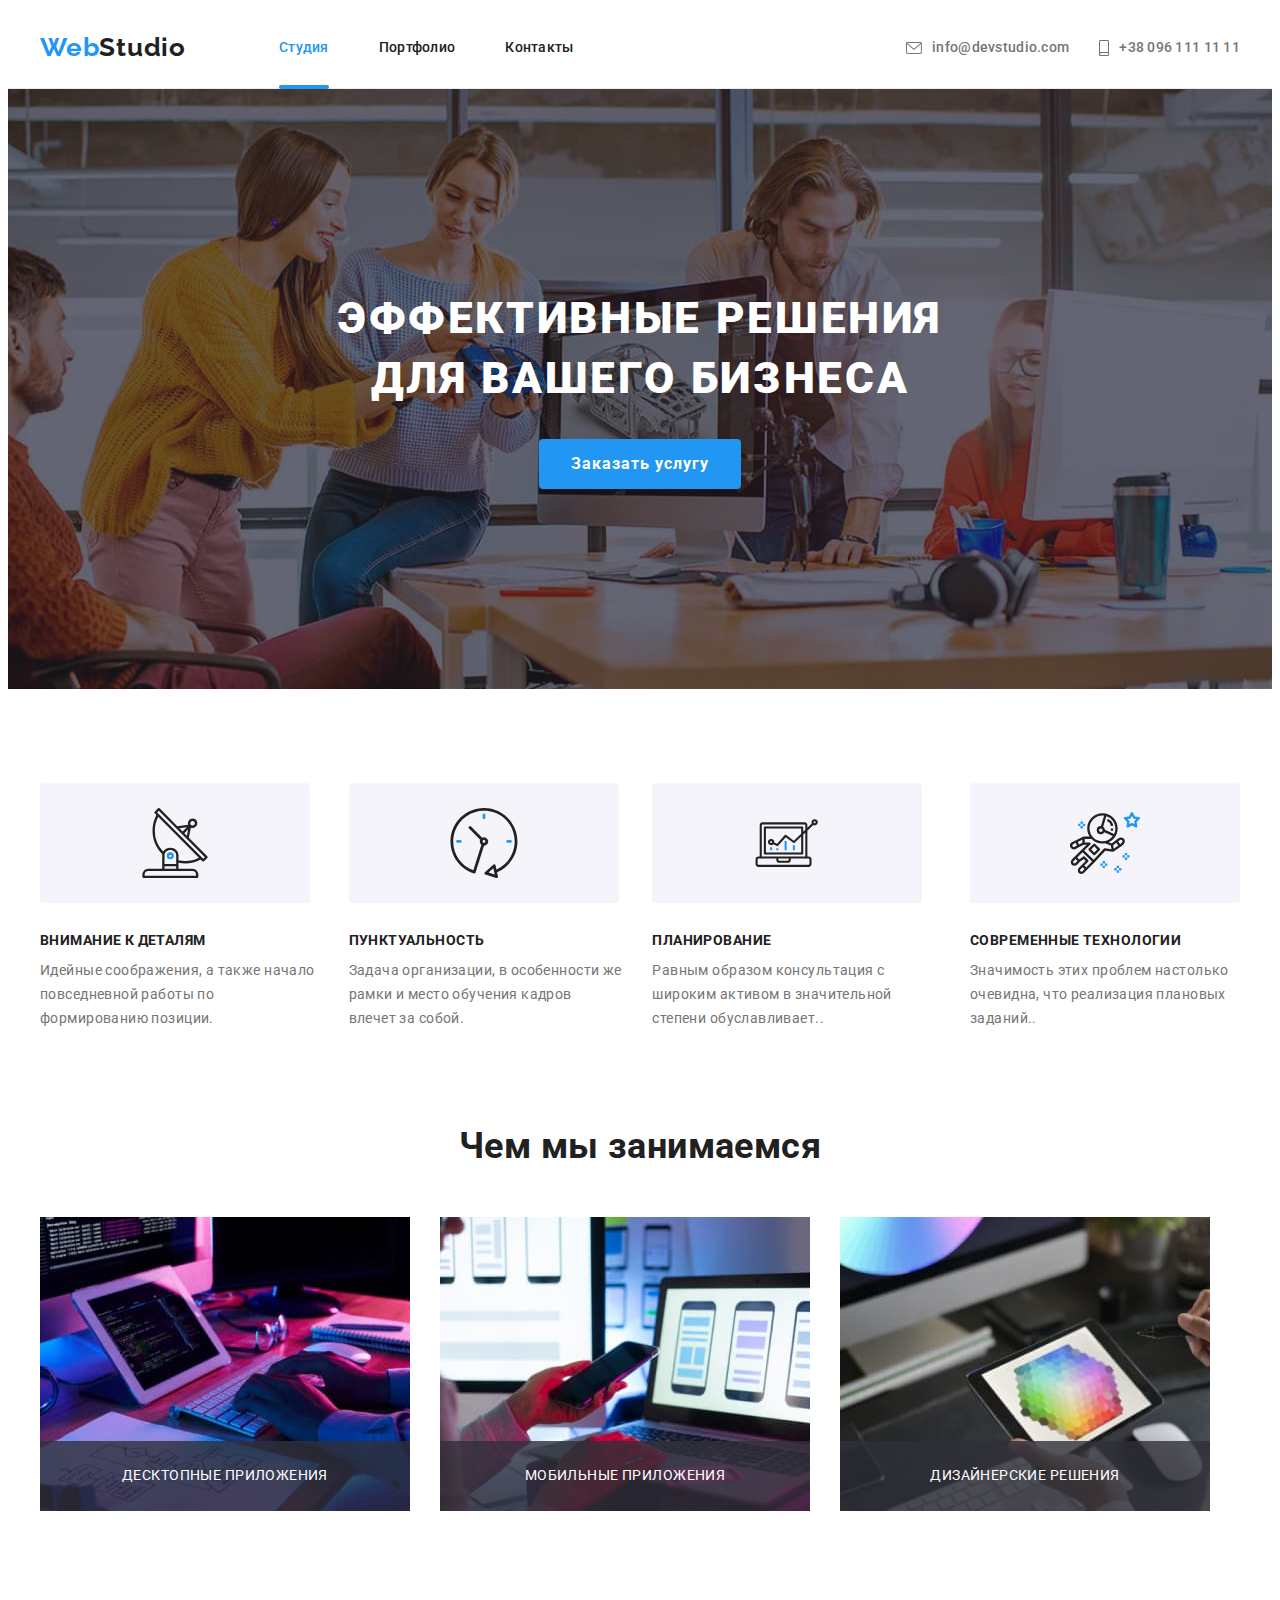
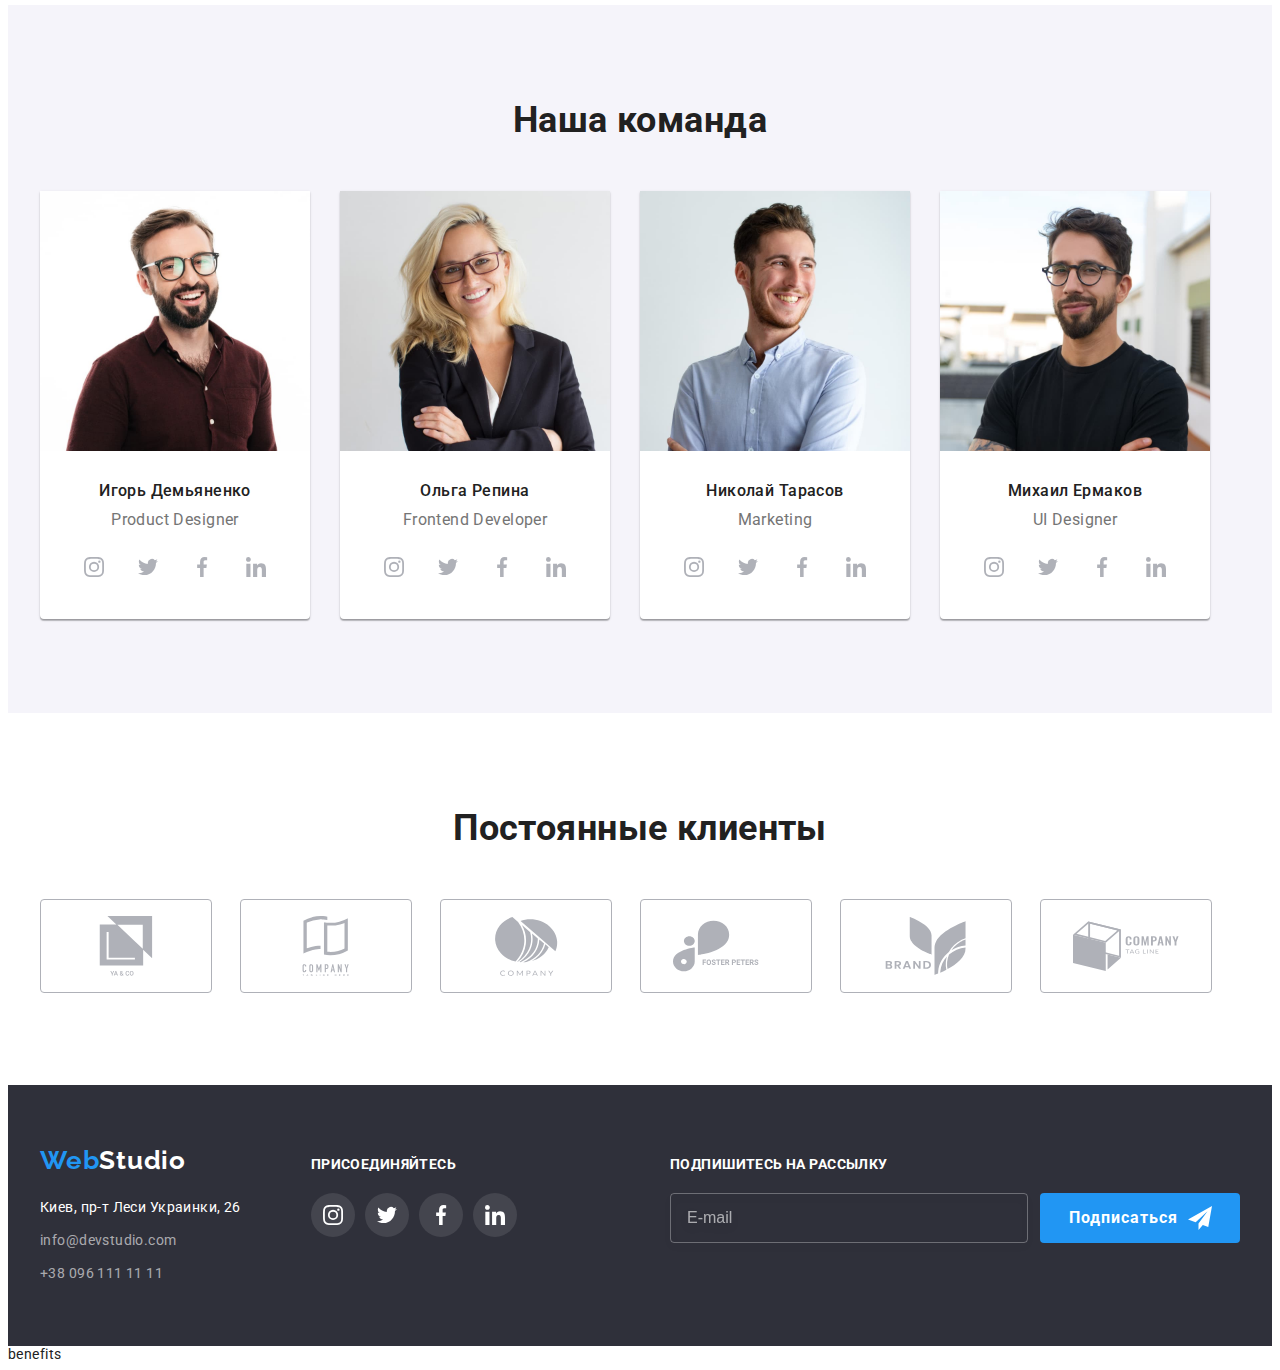
==== commit 69101b48: "старт" ====
--- a/index.html
+++ b/index.html
@@ -18,30 +18,33 @@
 <body>
     <!--Шапка сайта-->
     <header class="page-header">
-        <div class="container box ">
-            <nav class="header-nav">
-                <a href="./index.html" class="logo">
-                Web<span class="end">Studio</span>
+        <div class=" page-header__box  container">
+            <nav class="page-header__nav">
+                <a href="./index.html" class="logo page-header__logo">
+                Web<span class="logo__end">Studio</span>
             </a>
                 <ul class="site-nav ">
-                    <li class="item"><a href="./index.html" class="link color-effect current">Студия</a> </li>
-                    <li class="item"><a href="./portfolio.html" class="link color-effect">Портфолио</a> </li>
-                    <li class="item"><a href="./index.html" class="link color-effect">Контакты</a> </li>
+                    <li class="site-nav__item">
+                        <a href="./index.html" class="site-nav__link   site-nav__link--current  color-effect">Студия</a> </li>
+                    <li class="site-nav__item">
+                        <a href="./portfolio.html" class="site-nav__link  color-effect">Портфолио</a> </li>
+                    <li class="site-nav__item">
+                        <a href="./index.html" class="site-nav__link  color-effect">Контакты</a> </li>
                 </ul>
             </nav>
 
             <ul class="contacts ">
-                <li class="item">
-                    <a class="link color-effect" href="mailto:info@devstudio.com">
-                        <svg class="mail" width='16' height='12'>
+                <li class="contacts__item">
+                    <a class="contacts__link color-effect" href="mailto:info@devstudio.com">
+                        <svg class="contacts__icon " width='16' height='12'>
                                <use href='./images/sprite.svg#envelope'></use>
                             </svg>info@devstudio.com</a>
 
                 </li>
 
-                <li class="item">
-                    <a class="link color-effect" href="tel:+380961111111">
-                        <svg class="phone" width='10' height='16'>
+                <li class="contacts__item">
+                    <a class="contacts__link  color-effect" href="tel:+380961111111">
+                        <svg class="contacts__icon " width='10' height='16'>
                                <use href='./images/sprite.svg#smartphone'></use>
                             </svg> +38 096 111 11 11</a>
                 </li>
@@ -53,57 +56,57 @@
         <section class="hero ">
 
             <div class="container">
-                <h1 class="hero-title"> Эффективные решения <br/>для вашего бизнеса</h1>
-                <button type="button" class="btn" data-modal-open>Заказать услугу </button>
+                <h1 class="hero__title"> Эффективные решения <br/>для вашего бизнеса</h1>
+                <button type="button" class="hero__btn" data-modal-open>Заказать услугу </button>
             </div>
 
         </section>
         <!--Преимущества-->
-        <section class="advantage section">
+        <section class="benefits  section">
             <div class="container">
-                <h2 class="advantage-title  visually-hidden">Преимущества</h2>
-                <ul class="advantage list">
-                    <li class="item">
-                        <div class="tumb">
+                <h2 class="benefits__title   visually-hidden">Преимущества</h2>
+                <ul class="benefits__list ">
+                    <li class="benefits__item ">
+                        <div class="benefits__icon ">
                             <svg width='70' height='70'>
                             <use href="images/sprite.svg#antenna" ></use>
                      </svg>
                         </div>
-                        <h3 class="advantage-subject">Внимание к деталям</h3>
-                        <p class="advantage-text">Идейные соображения, а также начало повседневной работы по формированию позиции.</p>
-
-                    </li>
-                    <li class="item">
-                        <div class="tumb">
+                        <h3 class="benefits__subject ">Внимание к деталям</h3>
+                        <p class="benefits__text ">Идейные соображения, а также начало повседневной работы по формированию позиции.</p>
+
+                    </li>
+                    <li class="benefits__item ">
+                        <div class="benefits__icon ">
                             <svg width='70' height='70'>
                             <use href="images/sprite.svg#clock" ></use>
                      </svg>
                         </div>
 
-                        <h3 class="advantage-subject">Пунктуальность</h3>
-                        <p class="advantage-text">Задача организации, в особенности же рамки и место обучения кадров влечет за собой.</p>
-
-                    </li>
-                    <li class="item">
-                        <div class="tumb">
+                        <h3 class="benefits__subject ">Пунктуальность</h3>
+                        <p class="benefits__text ">Задача организации, в особенности же рамки и место обучения кадров влечет за собой.</p>
+
+                    </li>
+                    <li class="benefits__item ">
+                        <div class="benefits__icon ">
                             <svg width='70' height='70'>
                              <use href="images/sprite.svg#diagram" ></use>
                      </svg>
                         </div>
 
-                        <h3 class="advantage-subject">Планирование</h3>
-                        <p class="advantage-text">Равным образом консультация с широким активом в значительной степени обуславливает..</p>
-
-                    </li>
-                    <li class="item">
-                        <div class="tumb">
+                        <h3 class="benefits__subject ">Планирование</h3>
+                        <p class="benefits__text ">Равным образом консультация с широким активом в значительной степени обуславливает..</p>
+
+                    </li>
+                    <li class="benefits__item ">
+                        <div class="benefits__icon ">
                             <svg width='70' height='70'>
                              <use href="images/sprite.svg#astronaut" ></use>
                      </svg>
                         </div>
 
-                        <h3 class="advantage-subject">Современные технологии</h3>
-                        <p class="advantage-text">Значимость этих проблем настолько очевидна, что реализация плановых заданий..</p>
+                        <h3 class="benefits__subject ">Современные технологии</h3>
+                        <p class="benefits__text ">Значимость этих проблем настолько очевидна, что реализация плановых заданий..</p>
 
                     </li>
                 </ul>
@@ -111,29 +114,29 @@
         </section>
 
         <!--Чем мы занимаемся-->
-        <section class="works section">
+        <section class="activities  section">
             <div class="container">
-                <h2 class="works-title">Чем мы занимаемся</h2>
-                <ul class="works list">
-
-                    <li class="item">
+                <h2 class="activities__title ">Чем мы занимаемся</h2>
+                <ul class="activities__list ">
+
+                    <li class="activities__item ">
                         <img src="./images/tablet.jpg" alt="десктопные приложения" width="370">
-                        <div class="work">
-                            <p class="work-text">Десктопные приложения </p>
-                        </div>
-                    </li>
-
-                    <li class="item">
+                        <div class="activities__name ">
+                            <p class="activities__text ">Десктопные приложения </p>
+                        </div>
+                    </li>
+
+                    <li class="activities__item ">
                         <img src="./images/phone.jpg" alt="мобильные приложения" width="370">
-                        <div class="work">
-                            <p class="work-text">Мобильные приложения</p>
-                        </div>
-                    </li>
-
-                    <li class="item">
+                        <div class="activities__name ">
+                            <p class="activities__text ">Мобильные приложения</p>
+                        </div>
+                    </li>
+
+                    <li class="activities__item ">
                         <img src="./images/design.jpg" alt="дизайн решения" width="370">
-                        <div class="work">
-                            <p class="work-text">Дизайнерские решения</p>
+                        <div class="activities__name ">
+                            <p class="activities__text ">Дизайнерские решения</p>
                         </div>
                     </li>
 
@@ -141,46 +144,46 @@
             </div>
         </section>
         <!--Наша команда-->
-        <section class="team section">
+        <section class="team-member section">
             <div class="container">
 
-                <h2 class="team-title">Наша команда</h2>
-
-                <ul class="member list">
-
-                    <li class="item">
-                        <img src="./images/foto1.jpg" class="team-img" alt="портрет" width="270">
-                        <div class="team-box">
-                            <h3 class="team-name">Игорь Демьяненко</h3>
-                            <p class="team-position">Product Designer</p>
-                            <ul class="social-links">
-                                <Li class="items">
-                                    <a class="social-icon" href="#">
-                                        <svg class="icon" width='20' height='20'>
+                <h2 class="team-member__title">Наша команда</h2>
+
+                <ul class="team-member__list ">
+
+                    <li class="team-member__item">
+                        <img src="./images/foto1.jpg" class="team-member__img" alt="портрет" width="270">
+                        <div class="team-member__box">
+                            <h3 class="team-member__name">Игорь Демьяненко</h3>
+                            <p class="team-member__position">Product Designer</p>
+                            <ul class="socials">
+                                <Li class="socials__items">
+                                    <a class="socials__link" href="#">
+                                        <svg width='20' height='20'>
                                             <use href='./images/sprite.svg#instagram'></use>
                                         </svg>
 
                                     </a>
                                 </Li>
-                                <Li class="items">
-                                    <a class="social-icon" href="#">
-                                        <svg class="icon" width='20' height='20'>
+                                <Li class="socials__items">
+                                    <a class="socials__link" href="#">
+                                        <svg width='20' height='20'>
                                             <use href='./images/sprite.svg#twitter'></use>
                                         </svg>
 
                                     </a>
                                 </Li>
-                                <Li class="items">
-                                    <a class="social-icon" href="#">
-                                        <svg class="icon" width='20' height='20'>
+                                <Li class="socials__items">
+                                    <a class="socials__link" href="#">
+                                        <svg width='20' height='20'>
                                             <use href='./images/sprite.svg#facebook'></use>
                                         </svg>
 
                                     </a>
                                 </Li>
-                                <Li class="items">
-                                    <a class="social-icon" href="#">
-                                        <svg class="icon" width='20' height='20'>
+                                <Li class="socials__items">
+                                    <a class="socials__link" href="#">
+                                        <svg width='20' height='20'>
                                             <use href='./images/sprite.svg#linkedin'></use>
                                         </svg>
 
@@ -191,39 +194,39 @@
                         </div>
                     </li>
 
-                    <li class="item">
-                        <img src="./images/foto2.jpg" class="team-img" alt="портрет" width="270">
-                        <div class="team-box">
-                            <h3 class="team-name">Ольга Репина</h3>
-                            <p class="team-position">Frontend Developer</p>
-                            <ul class="social-links">
-                                <Li class="items">
-                                    <a class="social-icon" href="#">
-                                        <svg class="icon" width='20' height='20'>
+                    <li class="team-member__item">
+                        <img src="./images/foto2.jpg" class="team-member__img" alt="портрет" width="270">
+                        <div class="team-member__box">
+                            <h3 class="team-member__name">Ольга Репина</h3>
+                            <p class="team-member__position">Frontend Developer</p>
+                            <ul class="socials">
+                                <Li class="socials__items">
+                                    <a class="socials__link" href="#">
+                                        <svg width='20' height='20'>
                                             <use href='./images/sprite.svg#instagram'></use>
                                         </svg>
 
                                     </a>
                                 </Li>
-                                <Li class="items">
-                                    <a class="social-icon" href="#">
-                                        <svg class="icon" width='20' height='20'>
+                                <Li class="socials__items">
+                                    <a class="socials__link" href="#">
+                                        <svg width='20' height='20'>
                                             <use href='./images/sprite.svg#twitter'></use>
                                         </svg>
 
                                     </a>
                                 </Li>
-                                <Li class="items">
-                                    <a class="social-icon" href="#">
-                                        <svg class="icon" width='20' height='20'>
+                                <Li class="socials__items">
+                                    <a class="socials__link" href="#">
+                                        <svg width='20' height='20'>
                                             <use href='./images/sprite.svg#facebook'></use>
                                         </svg>
 
                                     </a>
                                 </Li>
-                                <Li class="items">
-                                    <a class="social-icon" href="#">
-                                        <svg class="icon" width='20' height='20'>
+                                <Li class="socials__items">
+                                    <a class="socials__link" href="#">
+                                        <svg width='20' height='20'>
                                             <use href='./images/sprite.svg#linkedin'></use>
                                         </svg>
 
@@ -233,39 +236,39 @@
                         </div>
                     </li>
 
-                    <li class="item">
-                        <img src="./images/foto3.jpg" class="team-img" alt="портрет" width="270">
-                        <div class="team-box">
-                            <h3 class="team-name">Николай Тарасов</h3>
-                            <p class="team-position">Marketing</p>
-                            <ul class="social-links">
-                                <Li class="items">
-                                    <a class="social-icon" href="#">
-                                        <svg class="icon" width='20' height='20'>
+                    <li class="team-member__item">
+                        <img src="./images/foto3.jpg" class="team-member__img" alt="портрет" width="270">
+                        <div class="team-member__box">
+                            <h3 class="team-member__name">Николай Тарасов</h3>
+                            <p class="team-member__position">Marketing</p>
+                            <ul class="socials">
+                                <Li class="socials__items">
+                                    <a class="socials__link" href="#">
+                                        <svg width='20' height='20'>
                                             <use href='./images/sprite.svg#instagram'></use>
                                         </svg>
 
                                     </a>
                                 </Li>
-                                <Li class="items">
-                                    <a class="social-icon" href="#">
-                                        <svg class="icon" width='20' height='20'>
+                                <Li class="socials__items">
+                                    <a class="socials__link" href="#">
+                                        <svg width='20' height='20'>
                                             <use href='./images/sprite.svg#twitter'></use>
                                         </svg>
 
                                     </a>
                                 </Li>
-                                <Li class="items">
-                                    <a class="social-icon" href="#">
-                                        <svg class="icon" width='20' height='20'>
+                                <Li class="socials__items">
+                                    <a class="socials__link" href="#">
+                                        <svg width='20' height='20'>
                                             <use href='./images/sprite.svg#facebook'></use>
                                         </svg>
 
                                     </a>
                                 </Li>
-                                <Li class="items">
-                                    <a class="social-icon" href="#">
-                                        <svg class="icon" width='20' height='20'>
+                                <Li class="socials__items">
+                                    <a class="socials__link" href="#">
+                                        <svg width='20' height='20'>
                                             <use href='./images/sprite.svg#linkedin'></use>
                                         </svg>
 
@@ -275,39 +278,39 @@
                         </div>
                     </li>
 
-                    <li class="item">
-                        <img src="./images/foto4.jpg" class="team-img" alt="портрет" width="270">
-                        <div class="team-box">
-                            <h3 class="team-name">Михаил Ермаков</h3>
-                            <p class="team-position">UI Designer</p>
-                            <ul class="social-links">
-                                <Li class="items">
-                                    <a class="social-icon" href="#">
-                                        <svg class="icon" width='20' height='20'>
+                    <li class="team-member__item">
+                        <img src="./images/foto4.jpg" class="team-member__img" alt="портрет" width="270">
+                        <div class="team-member__box">
+                            <h3 class="team-member__name">Михаил Ермаков</h3>
+                            <p class="team-member__position">UI Designer</p>
+                            <ul class="socials">
+                                <Li class="socials__items">
+                                    <a class="socials__link" href="#">
+                                        <svg width='20' height='20'>
                                             <use href='./images/sprite.svg#instagram'></use>
                                         </svg>
 
                                     </a>
                                 </Li>
-                                <Li class="items">
-                                    <a class="social-icon" href="#">
-                                        <svg class="icon" width='20' height='20'>
+                                <Li class="socials__items">
+                                    <a class="socials__link" href="#">
+                                        <svg width='20' height='20'>
                                             <use href='./images/sprite.svg#twitter'></use>
                                         </svg>
 
                                     </a>
                                 </Li>
-                                <Li class="items">
-                                    <a class="social-icon" href="#">
-                                        <svg class="icon" width='20' height='20'>
+                                <Li class="socials__items">
+                                    <a class="socials__link" href="#">
+                                        <svg width='20' height='20'>
                                             <use href='./images/sprite.svg#facebook'></use>
                                         </svg>
 
                                     </a>
                                 </Li>
-                                <Li class="items">
-                                    <a class="social-icon" href="#">
-                                        <svg class="icon" width='20' height='20'>
+                                <Li class="socials__items">
+                                    <a class="socials__link" href="#">
+                                        <svg width='20' height='20'>
                                             <use href='./images/sprite.svg#linkedin'></use>
                                         </svg>
 
@@ -321,48 +324,48 @@
         </section>
 
         <!-- Постоянные клиенты -->
-        <section class="customers section">
+        <section class="client section">
             <div class="container">
-                <h2 class="customers-title">Постоянные клиенты</h2>
-                <ul class="customers-list">
-                    <li class="customers-item">
-                        <a class="customers-link" href="#">
-                            <svg class="customers-icon" width='106' height='60'>
+                <h2 class="client__title">Постоянные клиенты</h2>
+                <ul class="client__list">
+                    <li class="client__item">
+                        <a class="client__link" href="#">
+                            <svg width='106' height='60'>
                                 <use href='./images/sprite.svg#group1'></use>
                             </svg>
                         </a>
                     </li>
-                    <li class="customers-item">
-                        <a class="customers-link" href="#">
-                            <svg class="customers-icon" width='106' height='60'>
+                    <li class="client__item">
+                        <a class="client__link" href="#">
+                            <svg width='106' height='60'>
                                 <use href='./images/sprite.svg#group2'></use>
                             </svg>
                         </a>
                     </li>
-                    <li class="customers-item">
-                        <a class="customers-link" href="#">
-                            <svg class="customers-icon" width='106' height='60'>
+                    <li class="client__item">
+                        <a class="client__link" href="#">
+                            <svg width='106' height='60'>
                                 <use href='./images/sprite.svg#group3'></use>
                             </svg>
                         </a>
                     </li>
-                    <li class="customers-item">
-                        <a class="customers-link" href="#">
-                            <svg class="customers-icon" width='106' height='60'>
+                    <li class="client__item">
+                        <a class="client__link" href="#">
+                            <svg width='106' height='60'>
                                 <use href='./images/sprite.svg#group4'></use>
                             </svg>
                         </a>
                     </li>
-                    <li class="customers-item">
-                        <a class="customers-link" href="#">
-                            <svg class="customers-icon" width='106' height='60'>
+                    <li class="client__item">
+                        <a class="client__link" href="#">
+                            <svg width='106' height='60'>
                                 <use href='./images/sprite.svg#group5'></use>
                             </svg>
                         </a>
                     </li>
-                    <li class="customers-item">
-                        <a class="customers-link" href="#">
-                            <svg class="customers-icon" width='106' height='60'>
+                    <li class="client__item">
+                        <a class="client__link" href="#">
+                            <svg width='106' height='60'>
                                 <use href='./images/sprite.svg#group6'></use>
                             </svg>
                         </a>
@@ -376,49 +379,51 @@
     </main>
     <!-- Футер -->
     <footer class="footer">
-        <div class="container footer-box">
-            <div class="address-box">
-                <a href="./index.html" class="logo">
-                Web<span class="text end">Studio</span>
+        <div class=" footer__box container">
+            <div class="footer__contacts ">
+                <a href="./index.html" class="logo footer__logo">
+                Web<span class="logo__end logo__end--inverse ">Studio</span>
         </a>
                 <address class="address">
-          <p class="text"> Киев, пр-т Леси Украинки, 26</p>
-          <ul class="address-list list">
-            <li class="item"> <a href="mailto:info@devstudio.com" class="link  color-effect">info@devstudio.com</a> </li>
-            <li class="item"> <a href="tel:+380961111111" class="link color-effect ">+38 096 111 11 11</a> </li>
+          <p class="address__text"> Киев, пр-т Леси Украинки, 26</p>
+          <ul class="address__list ">
+            <li class="address__item"> 
+                <a href="mailto:info@devstudio.com" class="address__link  color-effect">info@devstudio.com</a> </li>
+            <li class="address__item">
+                 <a href="tel:+380961111111" class="address__link color-effect ">+38 096 111 11 11</a> </li>
             </ul>
                 </address>
             </div>
-            <div class="social-networks">
-                <h2 class="join">присоединяйтесь</h2>
-                <ul class="social-links">
-                    <Li class="items">
-                        <a class="social-icon ftr" href="#">
-                            <svg class="icon" width='20' height='20'>
+            <div class="action">
+                <h2 class="action__text ">присоединяйтесь</h2>
+                <ul class="socials">
+                    <Li class="socials__items">
+                        <a class="socials__link footer__socials" href="#">
+                            <svg width='20' height='20'>
                                             <use href='./images/sprite.svg#instagram'></use>
                                         </svg>
 
                         </a>
                     </Li>
-                    <Li class="items">
-                        <a class="social-icon ftr" href="#">
-                            <svg class="icon" width='20' height='20'>
+                    <Li class="socials__items">
+                        <a class="socials__link footer__socials" href="#">
+                            <svg width='20' height='20'>
                                             <use href='./images/sprite.svg#twitter'></use>
                                         </svg>
 
                         </a>
                     </Li>
-                    <Li class="items">
-                        <a class="social-icon ftr" href="#">
-                            <svg class="icon" width='20' height='20'>
+                    <Li class="socials__items">
+                        <a class="socials__link footer__socials" href="#">
+                            <svg width='20' height='20'>
                                             <use href='./images/sprite.svg#facebook'></use>
                                         </svg>
 
                         </a>
                     </Li>
-                    <Li class="items">
-                        <a class="social-icon ftr" href="#">
-                            <svg class="icon" width='20' height='20'>
+                    <Li class="socials__items">
+                        <a class="socials__link footer__socials" href="#">
+                            <svg width='20' height='20'>
                                             <use href='./images/sprite.svg#linkedin'></use>
                                         </svg>
 
@@ -430,14 +435,14 @@
 
             </div>
             <div class="subscription">
-                <h2 class="join">Подпишитесь на рассылку</h2>
-                <form class="ftr-form" autocomplete="off">
-                    <label class="ftr-email" for="email">
-                        <input class="input-email" type="email" name="email" placeholder="E-mail">
+                <h2 class="subscription__title ">Подпишитесь на рассылку</h2>
+                <form class="footer-form" autocomplete="off">
+                    <label class="footer-form__label" for="email">
+                        <input class="footer-form__input" type="email" name="email" placeholder="E-mail">
                     </label>
-                    <button class="btn-email" type="submit">
-                        <span class="btn-text">Подписаться</span>
-                        <svg class="btn-icon" width='24' height='24'>
+                    <button class="footer-form__btn" type="submit">
+                        <span >Подписаться</span>
+                        <svg class="footer-form__icon" width='24' height='24'>
                                             <use href='./images/icons.svg#iconsend'></use>
                                         </svg>
                     </button>
@@ -454,51 +459,51 @@
         <div class="modal">
 
             <button class="modal-close" data-modal-close>
-            <svg class="close-icon" width='18' height='18'>
+            <svg  width='18' height='18'>
                 <use href='./images/sprite2.svg#close' ></use>
             </svg>    
             </button>
-            <p class="modal-header">Оставьте свои данные, мы вам перезвоним</p>
+            <p class="modal__header">Оставьте свои данные, мы вам перезвоним</p>
             <form class="modal-form" autocomplete="off">
-                <label class="form-label">
+                <label class="modal-form__label">
                     Имя
-                    <span class="input-box">
-                    <input type="text" name="user name" class="form-input" >
-                <svg class="form-icon" width='18' height='18'>
+                    <span class="modal-form__box">
+                    <input type="text" name="user name" class="modal-form__input" >
+                <svg class="modal-form__icon" width='18' height='18'>
                     <use href='./images/icons.svg#person'></use>
                 </svg>
                 </span>
             </label>
-                <label class="form-label">
+                <label class="modal-form__label">
                     Телефон
-                    <span class="input-box">
-                        <input type="tel" name="phone" class="form-input">
-                <svg class="form-icon" width='18' height='18'>
+                    <span class="modal-form__box">
+                        <input type="tel" name="phone" class="modal-form__input">
+                <svg class="modal-form__icon" width='18' height='18'>
                     <use href='./images/icons.svg#phoneblack'></use>
                 </svg>
                 </span>
             </label>
-                <label class="form-label">
+                <label class="modal-form__label">
                     Почта
-                <span class="input-box">
-                    <input type="email" name="mail" class="form-input">
-                <svg class="form-icon" width='18' height='18'>
+                <span class="modal-form__box">
+                    <input type="email" name="mail" class="modal-form__input">
+                <svg class="modal-form__icon" width='18' height='18'>
                     <use href='./images/icons.svg#email'></use>
                 </svg>
                  </span>
             </label>
-                <label class="feedback-label">
+                <label class="modal-form__label">
                    Комментарий
-                    <textarea type="feedback" class="feedback-input" placeholder="Введите текст" ></textarea>
+                    <textarea type="feedback" class="modal-form__feedback" placeholder="Введите текст" ></textarea>
                  </label>
 
                 <label class="policy-box">
-                     <input class="checkbox" type="checkbox" >
-                     <span class="checkbox-icon"></span>
-                     <span class="agreement">Соглашаюсь с рассылкой и принимаю&nbsp</span>
-                     <a href=""  class="agreement-text">Условия договора</a>
+                     <input class="policy-box__checkbox" type="checkbox" >
+                     <span class="policy-box__icon"></span>
+                     <span class="policy-box__text">Соглашаюсь с рассылкой и принимаю&nbsp</span>
+                     <a href=""  class="policy-box__link">Условия договора</a>
                  </label>
-                <button class="submit-btn" type="submit">Отправить</button>
+                <button class="modal-form__btn" type="submit">Отправить</button>
             </form>
 
         </div>
@@ -507,4 +512,4 @@
     <script src="./js/modal.js"></script>
 </body>
 
-</html>+</html>benefits--- a/css/styles.css
+++ b/css/styles.css
@@ -68,6 +68,10 @@
      padding-top: 94px;
      padding-bottom: 94px;
  }
+ 
+ .color-effect {
+     transition: color 250ms var(--primary-cubic);
+ }
  /* Шапка сайта */
  
  .page-header {
@@ -84,21 +88,21 @@
      text-decoration: none;
  }
  
- .logo .end {
+ .logo__end {
      color: var(--primary-text-color);
  }
  
- .page-header .logo {
+ .page-header__logo {
      padding-top: 24px;
      padding-bottom: 25px;
  }
  /* Навигация сайта */
  
- .box {
-     display: flex;
- }
- 
- .header-nav {
+ .page-header__box {
+     display: flex;
+ }
+ 
+ .page-header__nav {
      display: flex;
  }
  
@@ -107,22 +111,22 @@
      margin-left: 93px;
  }
  
- .site-nav .link,
- .contacts .link {
+ .site-nav__link,
+ .contacts__link {
      display: block;
      padding-top: 32px;
      padding-bottom: 32px;
  }
  
- .site-nav>.item:not(:last-child) {
+ .site-nav__item:not(:last-child) {
      margin-right: 50px;
  }
  
- .contacts>.item:not(:last-child) {
+ .contacts__item:not(:last-child) {
      margin-right: 30px;
  }
  
- .site-nav .link {
+ .site-nav__link {
      color: var(--primary-text-color);
      line-height: 1.14;
      letter-spacing: 0.02em;
@@ -130,17 +134,17 @@
      font-weight: 500;
  }
  
- .site-nav .link:hover,
- .site-nav .link:focus {
+ .site-nav__link:hover,
+ .site-nav__link:focus {
      color: var(--accent-color);
  }
  
- .site-nav .link.current {
+ .site-nav__link--current {
      color: var(--accent-color);
      position: relative;
  }
  
- .current::after {
+ .site-nav__link--current::after {
      content: '';
      position: absolute;
      width: 100%;
@@ -157,18 +161,13 @@
      margin-left: auto;
  }
  
- .mail,
- .phone {
+ .contacts__icon {
      display: inline-block;
      fill: currentColor;
      margin-right: 10px;
  }
  
- .color-effect {
-     transition: color 250ms var(--primary-cubic);
- }
- 
- .contacts .link {
+ .contacts__link {
      color: var(--secondary-text-color);
      font-weight: 500;
      line-height: 1.14;
@@ -178,15 +177,15 @@
      align-items: center;
  }
  
- .address .link {
+ .address__link {
      color: var(--contacts-text-color);
      text-decoration: none;
  }
  
- .contacts .link:hover,
- .contacts .link:focus,
- .address .link:hover,
- .address .link:focus {
+ .contacts__link:hover,
+ .contacts__link:focus,
+ .address__link:hover,
+ .address__link:focus {
      color: var(--accent-color);
  }
  /* Герой для index.html*/
@@ -208,7 +207,7 @@
      background-repeat: no-repeat;
  }
  
- .hero-title {
+ .hero__title {
      color: var(--white-color-bgc-text);
      font-weight: 900;
      font-size: 44px;
@@ -219,9 +218,10 @@
      margin-bottom: 30px;
  }
  
- .hero .btn {
+ .hero__btn {
      color: var(--white-color-bgc-text);
      background-color: var(--accent-color);
+     cursor: pointer;
      font-family: inherit;
      font-weight: 700;
      font-size: 16px;
@@ -239,17 +239,18 @@
      padding-left: 32px;
      padding-right: 32px;
      border: 0;
+     transition: background-color 250ms var(--primary-cubic), color 250ms var(--primary-cubic), box-shadow 250ms var(--primary-cubic);
  }
  /* Главные секции сайта */
  /* Преимущества */
  
- .advantage.list,
- .works.list,
- .member.list {
-     display: flex;
- }
- 
- .tumb {
+ .benefits__list,
+ .activities__list,
+ .team-member__list {
+     display: flex;
+ }
+ 
+ .benefits__icon {
      display: flex;
      width: 270px;
      height: 120px;
@@ -261,52 +262,52 @@
      border-radius: 4px;
  }
  
- .advantage.list .item {
-     display: block;
- }
- 
- .advantage.list .item:not(:last-child),
- .works.list .item:not(:last-child),
- .member.list .item:not(:last-child) {
+ .benefits__item {
+     display: block;
+ }
+ 
+ .benefits__item:not(:last-child),
+ .activities__item:not(:last-child),
+ .team-member__item:not(:last-child) {
      margin-right: 30px;
  }
  
- .advantage-subject {
+ .benefits__subject {
      font-size: 14px;
      line-height: 1.14;
      text-transform: uppercase;
      margin-bottom: 10px;
  }
  
- .advantage-text {
+ .benefits__text {
      line-height: 1.71;
  }
  
- .advantage-text,
- .team-position,
+ .benefits__text,
+ .team-member__position,
  .portfolio-text {
      color: var(--secondary-text-color);
  }
  /* Чем мы занимаемся*/
  
- .works {
+ .activities {
      padding-top: 0;
  }
  
- .works-title,
- .team-title,
- .customers-title {
+ .activities__title,
+ .team-member__title,
+ .client__title {
      font-size: 36px;
      line-height: 1.17;
      text-align: center;
      margin-bottom: 50px;
  }
  
- .works.list .item {
+ .activities__item {
      position: relative;
  }
  
- .work {
+ .activities__name {
      position: absolute;
      display: flex;
      height: 70px;
@@ -318,7 +319,7 @@
      background: rgba(47, 48, 58, 0.8);
  }
  
- .work-text {
+ .activities__text {
      font-size: 14px;
      line-height: 1.14;
      text-transform: uppercase;
@@ -326,23 +327,23 @@
  }
  /* Наша команда */
  
- .team {
+ .team-member {
      background-color: var(--secondary-bgc-color);
  }
  
- .member.list .item {
+ .team-member__item {
      display: block;
      background-color: var(--white-color-bgc-text);
      box-shadow: 0px 1px 3px rgba(0, 0, 0, 0.12), 0px 1px 1px rgba(0, 0, 0, 0.14), 0px 2px 1px rgba(0, 0, 0, 0.2);
      border-radius: 0px 0px 4px 4px;
  }
  
- .team-box {
+ .team-member__box {
      padding-top: 30px;
      padding-bottom: 30px;
  }
  
- .team-name {
+ .team-member__name {
      font-weight: 500;
      font-size: 16px;
      line-height: 1.2;
@@ -350,31 +351,31 @@
      margin-bottom: 10px;
  }
  
- .team-position {
+ .team-member__position {
      font-size: 16px;
      line-height: 1.2;
      text-align: center;
      margin-bottom: 16px;
  }
  
- .social-links {
+ .socials {
      display: flex;
      justify-content: center;
      align-items: center;
  }
  
- .items {
+ .socials__items {
      display: block;
      border: none;
      width: 44px;
      height: 44px;
  }
  
- .items:not(:last-child) {
+ .socials__items:not(:last-child) {
      margin-right: 10px;
  }
  
- .social-icon {
+ .socials__link {
      display: flex;
      padding: 0;
      width: 100%;
@@ -387,29 +388,29 @@
      transition: fill 250ms var(--primary-cubic), background-color 250ms var(--primary-cubic);
  }
  
- .social-icon:hover,
- .social-icon:focus {
+ .socials__link:hover,
+ .socials__link:focus {
      background-color: var(--accent-color);
      fill: var(--white-color-bgc-text);
  }
  /* Постоянные клиенты */
  
- .customers-list {
+ .client__list {
      display: flex;
      border: none;
  }
  
- .customers-item {
+ .client__item {
      display: block;
      width: 170px;
      height: 92px;
  }
  
- .customers-item:not(:last-child) {
+ .client__item:not(:last-child) {
      margin-right: 30px;
  }
  
- .customers-link {
+ .client__link {
      width: 100%;
      height: 100%;
      display: flex;
@@ -421,29 +422,29 @@
      transition: fill 250ms var(--primary-cubic), border 250ms var(--primary-cubic);
  }
  
- .customers-link:hover,
- .customers-link:focus {
+ .client__link:hover,
+ .client__link:focus {
      fill: var(--accent-color);
      border-color: var(--accent-color);
  }
  /* портфолио */
  
- .portfolio.list {
+ .portfolio__list {
      display: flex;
      padding-left: 0;
      justify-content: center;
      margin-bottom: 50px;
  }
  
- .portfolio.list .item {
-     border-radius: 4px;
- }
- 
- .portfolio.list .item:not(:last-child) {
+ .portfolio__item {
+     border-radius: 4px;
+ }
+ 
+ .portfolio__item:not(:last-child) {
      margin-right: 8px;
  }
  
- .flex-box {
+ .card-set {
      display: flex;
      padding-left: 0;
      flex-wrap: wrap;
@@ -451,38 +452,38 @@
      margin-top: -30px;
  }
  
- .flex-box>.item {
+ .card-set__item {
      flex-basis: calc(100% / 3 - 30px);
      margin-left: 30px;
      margin-top: 30px;
      border: 1px solid #EEEEEE;
  }
  
- .portfolio-box {
+ .work__box {
      padding-top: 20px;
      padding-bottom: 20px;
      padding-left: 24px;
      padding-right: 24px;
  }
  
- .portfolio-link {
+ .card-set__link {
      display: block;
      color: var(--primary-text-color);
      text-decoration: none;
      border: 1px solid #EEEEEE;
  }
  
- .portfolio-link:hover,
- .portfolio-link:focus {
+ .card-set__link:hover,
+ .card-set__link:focus {
      box-shadow: 0px 1px 1px rgba(0, 0, 0, 0.12), 0px 4px 4px rgba(0, 0, 0, 0.06), 1px 4px 6px rgba(0, 0, 0, 0.16);
  }
  
- .card {
+ .work {
      position: relative;
      overflow: hidden;
  }
  
- .card-overlay {
+ .work__overlay {
      position: absolute;
      width: 100%;
      height: 100%;
@@ -496,25 +497,25 @@
      transition: transform 250ms var(--primary-cubic);
  }
  
- .portfolio-link:hover .card-overlay,
- .portfolio-link:focus .card-overlay {
+ .card-set__link:hover .work__overlay,
+ .card-set__link:focus .work__overlay {
      transform: translatey(0);
  }
  
- .description {
+ .work__description {
      font-size: 18px;
      line-height: 1.56;
      color: var(--white-color-bgc-text);
  }
  
- .portfolio-subject {
+ .work__title {
      font-size: 18px;
      line-height: 2;
      letter-spacing: 0.06em;
      margin-bottom: 4px;
  }
  
- .portfolio-text {
+ .work__name {
      font-size: 16px;
      line-height: 1.88;
  }
@@ -525,22 +526,22 @@
      padding-bottom: 60px;
  }
  
- .footer-box {
+ .footer__box {
      display: flex;
      align-items: baseline;
  }
  
- .address-box {
+ .footer__contacts {
      display: block;
      margin-right: 70px;
  }
  
- .footer .logo {
+ .footer__logo {
      display: block;
      margin-bottom: 20px;
  }
  
- .text.end {
+ .logo__end--inverse {
      color: var(--white-color-bgc-text);
  }
  
@@ -550,19 +551,20 @@
      line-height: 1.71;
  }
  
- .address .text {
+ .address__text {
      margin-bottom: 9px;
  }
  
- .address .list {
+ .address__list {
      padding: 0;
  }
  
- .address-list>.item:not(:last-child) {
+ .address__item:not(:last-child) {
      margin-bottom: 9px;
  }
  
- .join {
+ .subscription__title,
+ .action__text {
      font-size: 14px;
      line-height: 1.14;
      text-transform: uppercase;
@@ -570,7 +572,7 @@
      color: var(--white-color-bgc-text);
  }
  
- .ftr {
+ .footer__socials {
      fill: var(--white-color-bgc-text);
      background-color: rgba(255, 255, 255, 0.1);
  }
@@ -579,13 +581,13 @@
      margin-left: auto;
  }
  
- .ftr-form {
+ .footer-form {
      display: flex;
      padding: 0;
      margin: 0;
  }
  
- .ftr-email {
+ .footer-form__label {
      width: 358px;
      height: 50px;
      margin-right: 12px;
@@ -593,7 +595,7 @@
      padding: 0;
  }
  
- .input-email {
+ .footer-form__input {
      height: 100%;
      width: 100%;
      padding: 15px 16px;
@@ -607,11 +609,11 @@
      border-radius: 4px;
  }
  
- .input-email::placeholder {
+ .footer-form__input::placeholder {
      color: rgba(255, 255, 255, 0.6);
  }
  
- .btn-email {
+ .footer-form__btn {
      display: flex;
      padding: 0;
      padding-left: 29px;
@@ -634,13 +636,13 @@
      letter-spacing: 0.06em;
  }
  
- .btn-icon {
+ .footer-form__icon {
      margin-left: 10px;
      fill: inherit
  }
  /* Кнопки */
  
- .btn {
+ .portfolio__btn {
      background-color: var(--secondary-bgc-color);
      color: var(--primary-text-color);
      cursor: pointer;
@@ -660,8 +662,8 @@
      transition: background-color 250ms var(--primary-cubic), color 250ms var(--primary-cubic), box-shadow 250ms var(--primary-cubic);
  }
  
- .btn:hover,
- .btn:focus {
+ .portfolio__btn:hover,
+ .portfolio__btn:focus {
      background-color: var(--accent-color);
      color: var(--white-color-bgc-text);
      box-shadow: 0px 3px 1px rgba(0, 0, 0, 0.1), 0px 1px 2px rgba(0, 0, 0, 0.08), 0px 2px 2px rgba(0, 0, 0, 0.12);
@@ -729,7 +731,7 @@
  }
  /* форма модального окна */
  
- .modal-header {
+ .modal__header {
      text-align: center;
      font-weight: 700;
      font-size: 20px;
@@ -737,8 +739,7 @@
      margin-bottom: 12px;
  }
  
- .form-label,
- .feedback-label {
+ .modal-form__label {
      display: block;
      font-size: 12px;
      line-height: 1.17;
@@ -747,18 +748,18 @@
      margin-bottom: 20px;
  }
  
- .form-label {
+ .modal-form__label {
      margin-bottom: 10px;
  }
  
- .input-box {
+ .modal-form__box {
+     display: block;
      position: relative;
-     display: block;
      margin-top: 4px;
  }
  
- .form-input,
- .feedback-input {
+ .modal-form__input,
+ .modal-form__feedback {
      width: 100%;
      height: 40px;
      text-indent: 42px;
@@ -769,7 +770,7 @@
      transition: color 250ms var(--primary-cubic);
  }
  
- .feedback-input {
+ .modal-form__feedback {
      display: block;
      height: 120px;
      padding: 12px 16px;
@@ -782,7 +783,7 @@
      letter-spacing: 0.01em;
  }
  
- .feedback-input::placeholder {
+ .modal-form__feedback::placeholder {
      font-family: Roboto, sans-serif;
      font-style: normal;
      font-weight: normal;
@@ -792,7 +793,7 @@
      color: rgba(117, 117, 117, 0.5);
  }
  
- .form-icon {
+ .modal-form__icon {
      position: absolute;
      top: 50%;
      left: 12px;
@@ -801,13 +802,13 @@
      transition: fill 250ms var(--primary-cubic);
  }
  
- .form-input:focus,
+ .modal-form__input:focus,
  .feedback-input:focus {
      border: 1px solid var(--accent-color);
  }
  
- .form-input:focus+.form-icon,
- .form-input:hover+.form-icon {
+ .modal-form__input:focus+.modal-form__icon,
+ .modal-form__input:hover+.modal-form__icon {
      fill: var(--accent-color);
  }
  
@@ -820,7 +821,7 @@
      color: var(--secondary-text-color);
  }
  
- .checkbox {
+ .policy-box__checkbox {
      position: absolute;
      width: 1px;
      height: 1px;
@@ -831,7 +832,7 @@
      clip: rect(0 0 0 0)
  }
  
- .checkbox-icon {
+ .policy-box__icon {
      width: 16px;
      height: 15px;
      border: 2px solid var(--primary-text-color);
@@ -841,30 +842,27 @@
      transition: background-image 250ms var(--primary-cubic), border 250ms var(--primary-cubic), ;
  }
  
- .checkbox:checked+.checkbox-icon {
+ .policy-box__checkbox:checked+.policy-box__icon {
      background-image: url(../images/iconcheck.svg);
      background-size: contain;
      background-origin: border-box;
      border: 2px solid var(--accent-color);
  }
  
- .checkbox:focus+.checkbox-icon {
-     /* background-image: url(../images/iconcheck.svg);
-     background-size: contain;
-     background-origin: border-box; */
+ .policy-box__checkbox:focus+.policy-box__icon {
      border: 2px solid var(--accent-color);
  }
  
- .agreement {
+ .policy-box__text {
      margin-left: 7px;
  }
  
- .agreement-text {
+ .policy-box__link {
      text-decoration-line: underline;
      color: var(--accent-color);
  }
  
- .submit-btn {
+ .modal-form__btn {
      display: flex;
      width: 200px;
      height: 50px;
@@ -886,7 +884,7 @@
      transition: background-color 250ms var(--primary-cubic);
  }
  
- .submit-btn:hover,
- .submit-btn:focus {
+ .modal-form__btn:hover,
+ .modal-form__btn:focus {
      background-color: #188CE8;
  }